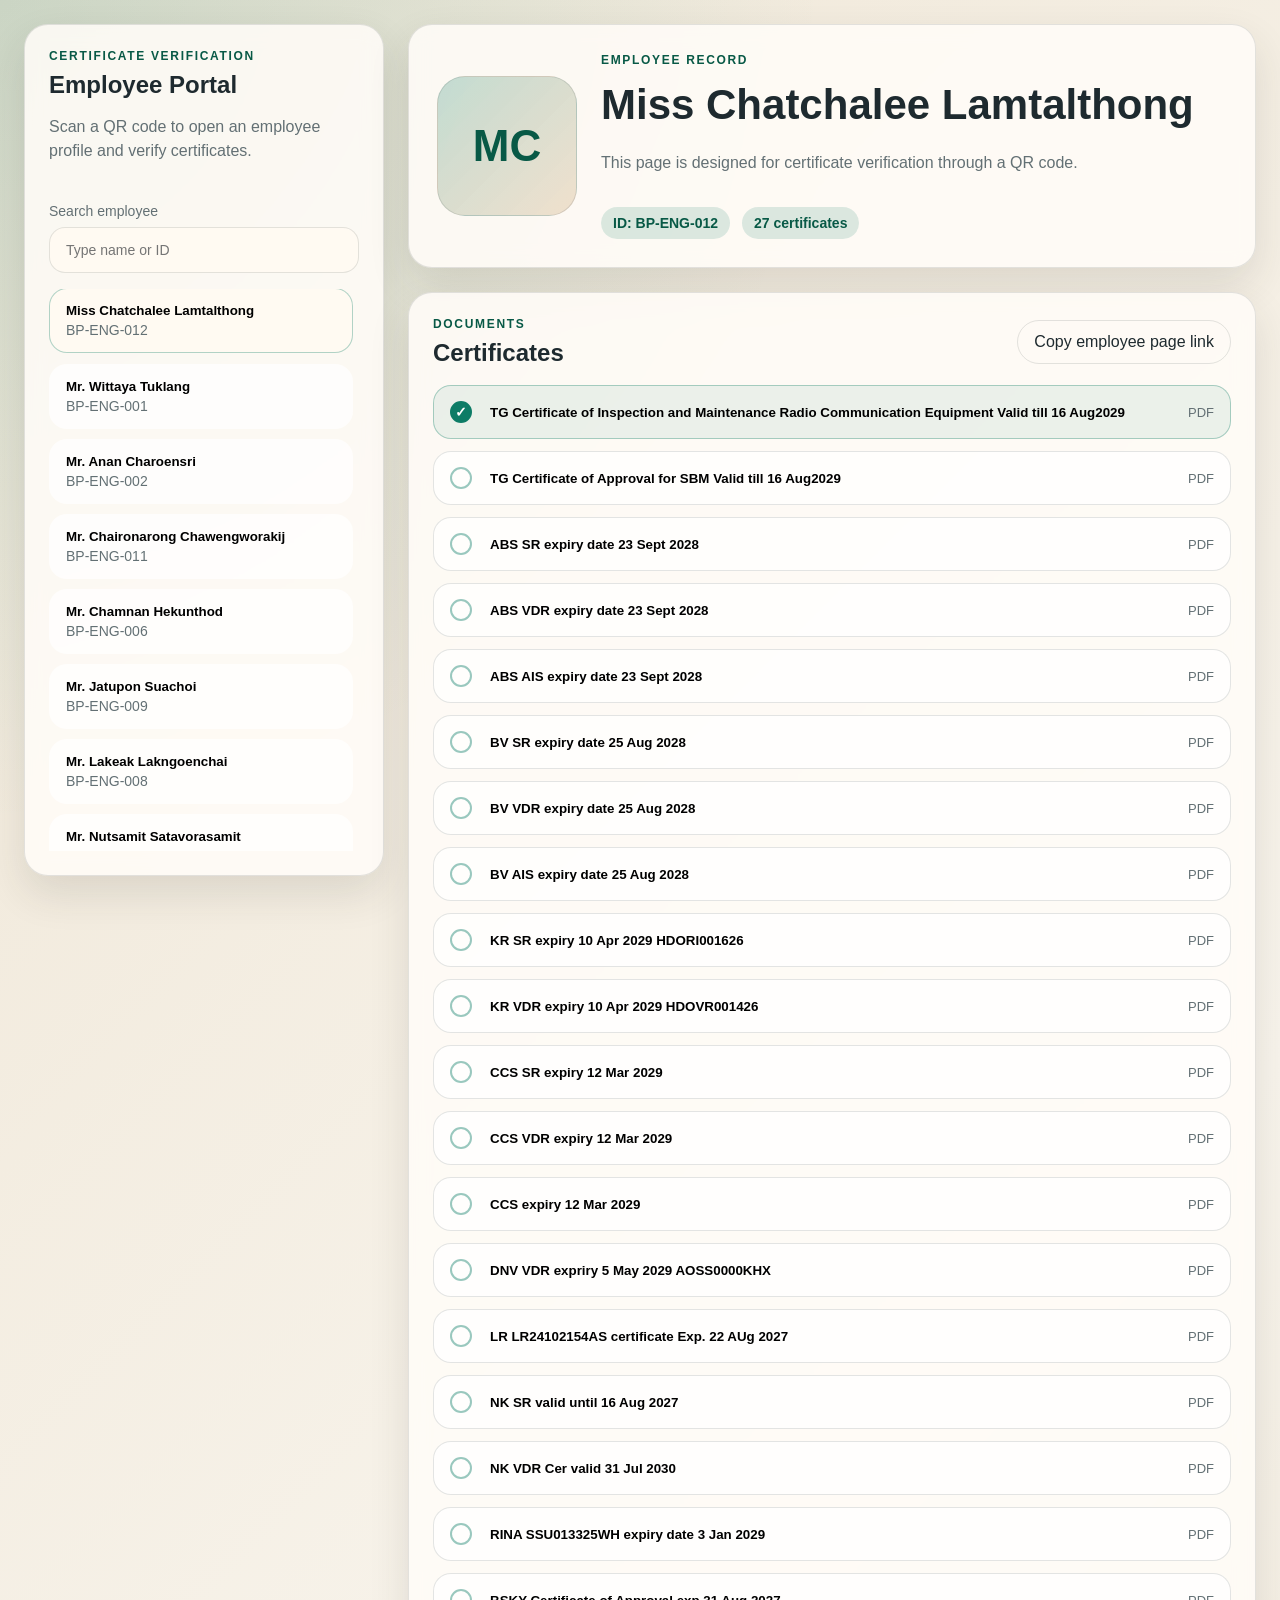
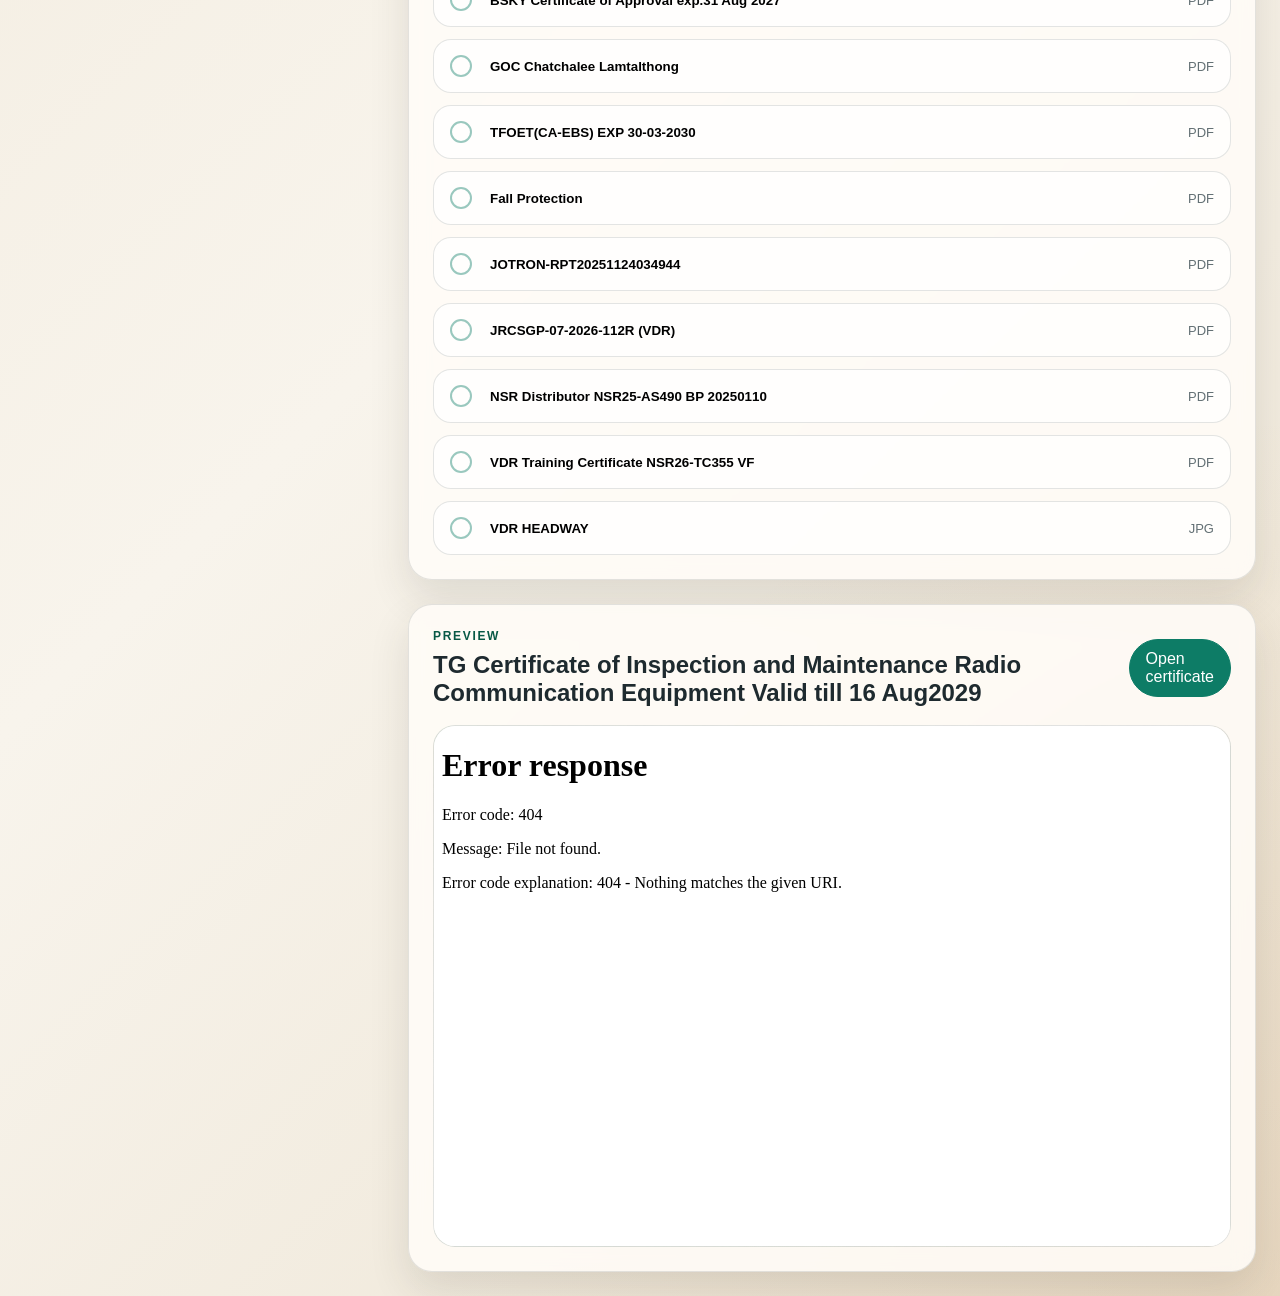
==== index.html @ e04a5940 "Add files via upload" ====
<!DOCTYPE html>
<html lang="en">
<head>
  <meta charset="utf-8">
  <meta name="viewport" content="width=device-width, initial-scale=1">
  <title>Employee Certificate Portal</title>
  <link rel="stylesheet" href="styles.css">
</head>
<body>
  <div class="shell">
    <aside class="sidebar">
      <div class="brand">
        <p class="eyebrow">Certificate Verification</p>
        <h1>Employee Portal</h1>
        <p class="muted">Scan a QR code to open an employee profile and verify certificates.</p>
      </div>

      <label class="search-wrap" for="employee-search">
        <span>Search employee</span>
        <input id="employee-search" type="search" placeholder="Type name or ID">
      </label>

      <div id="employee-list" class="employee-list"></div>
    </aside>

    <main class="content">
      <section id="employee-profile" class="profile-card"></section>

      <section class="certificates">
        <div class="section-heading">
          <div>
            <p class="eyebrow">Documents</p>
            <h2>Certificates</h2>
          </div>
          <button id="copy-link" class="ghost-button" type="button">Copy employee page link</button>
        </div>

        <div id="certificate-list" class="certificate-list"></div>
      </section>

      <section class="preview-card">
        <div class="section-heading">
          <div>
            <p class="eyebrow">Preview</p>
            <h2 id="preview-title">Select a certificate</h2>
          </div>
          <a id="open-certificate" class="primary-button" href="#" target="_blank" rel="noopener">Open certificate</a>
        </div>
        <div id="preview-stage" class="preview-stage"></div>
      </section>
    </main>
  </div>

  <script src="data.js"></script>
  <script src="app.js"></script>
</body>
</html>
---- styles.css ----
:root {
  --bg: #f4efe4;
  --paper: rgba(255, 252, 247, 0.88);
  --paper-strong: #fffaf2;
  --ink: #1e2a2f;
  --muted: #637074;
  --line: rgba(30, 42, 47, 0.12);
  --accent: #0d7c66;
  --accent-soft: rgba(13, 124, 102, 0.14);
  --accent-strong: #085946;
  --shadow: 0 18px 40px rgba(48, 50, 45, 0.12);
  --radius: 24px;
}

* {
  box-sizing: border-box;
}

body {
  margin: 0;
  min-height: 100vh;
  font-family: "Segoe UI", Tahoma, Geneva, Verdana, sans-serif;
  color: var(--ink);
  background:
    radial-gradient(circle at top left, rgba(13, 124, 102, 0.16), transparent 26%),
    radial-gradient(circle at bottom right, rgba(192, 122, 53, 0.12), transparent 28%),
    linear-gradient(135deg, #efe6d6 0%, #f8f4ec 56%, #ece3d2 100%);
}

.shell {
  display: grid;
  grid-template-columns: minmax(280px, 360px) 1fr;
  gap: 24px;
  padding: 24px;
}

.sidebar,
.profile-card,
.certificates,
.preview-card {
  background: var(--paper);
  backdrop-filter: blur(10px);
  border: 1px solid var(--line);
  border-radius: var(--radius);
  box-shadow: var(--shadow);
}

.sidebar {
  padding: 24px;
  position: sticky;
  top: 24px;
  height: calc(100vh - 48px);
  overflow: hidden;
  display: flex;
  flex-direction: column;
}

.content {
  display: grid;
  gap: 24px;
}

.brand h1,
.section-heading h2,
.profile-name {
  margin: 0;
}

.eyebrow {
  margin: 0 0 8px;
  font-size: 12px;
  letter-spacing: 0.14em;
  text-transform: uppercase;
  color: var(--accent-strong);
  font-weight: 700;
}

.muted {
  color: var(--muted);
  line-height: 1.5;
}

.search-wrap {
  display: grid;
  gap: 8px;
  margin: 24px 0 16px;
  font-size: 14px;
  color: var(--muted);
}

.search-wrap input {
  width: 100%;
  padding: 14px 16px;
  border-radius: 16px;
  border: 1px solid var(--line);
  background: var(--paper-strong);
  font: inherit;
}

.employee-list {
  display: grid;
  gap: 10px;
  overflow: auto;
  padding-right: 6px;
}

.employee-button {
  width: 100%;
  border: 1px solid transparent;
  background: rgba(255, 255, 255, 0.72);
  border-radius: 18px;
  padding: 14px 16px;
  text-align: left;
  cursor: pointer;
  transition: transform 160ms ease, border-color 160ms ease, background 160ms ease;
}

.employee-button:hover,
.employee-button.is-active {
  transform: translateY(-1px);
  border-color: rgba(13, 124, 102, 0.32);
  background: var(--paper-strong);
}

.employee-button strong,
.employee-button span {
  display: block;
}

.employee-button span {
  margin-top: 4px;
  color: var(--muted);
  font-size: 14px;
}

.profile-card {
  display: grid;
  grid-template-columns: 140px 1fr;
  gap: 24px;
  padding: 28px;
  align-items: center;
}

.profile-photo,
.profile-fallback {
  width: 140px;
  aspect-ratio: 1;
  border-radius: 28px;
  object-fit: cover;
  border: 1px solid var(--line);
  background: linear-gradient(135deg, rgba(13, 124, 102, 0.24), rgba(192, 122, 53, 0.2));
}

.profile-fallback {
  display: grid;
  place-items: center;
  font-size: 44px;
  font-weight: 700;
  color: var(--accent-strong);
}

.profile-meta {
  display: grid;
  gap: 8px;
}

.profile-name {
  font-size: clamp(28px, 4vw, 42px);
  line-height: 1.05;
}

.identity-grid {
  display: flex;
  gap: 12px;
  flex-wrap: wrap;
  margin-top: 8px;
}

.chip {
  padding: 8px 12px;
  border-radius: 999px;
  background: var(--accent-soft);
  color: var(--accent-strong);
  font-size: 14px;
  font-weight: 600;
}

.certificates,
.preview-card {
  padding: 24px;
}

.section-heading {
  display: flex;
  justify-content: space-between;
  gap: 16px;
  align-items: center;
  margin-bottom: 18px;
}

.ghost-button,
.primary-button {
  display: inline-flex;
  align-items: center;
  justify-content: center;
  min-height: 44px;
  padding: 10px 16px;
  border-radius: 999px;
  border: 1px solid var(--line);
  font: inherit;
  text-decoration: none;
  cursor: pointer;
}

.ghost-button {
  background: transparent;
  color: var(--ink);
}

.primary-button {
  background: var(--accent);
  border-color: var(--accent);
  color: #fff;
}

.certificate-list {
  display: grid;
  gap: 12px;
}

.certificate-button {
  width: 100%;
  display: grid;
  grid-template-columns: 26px 1fr auto;
  gap: 14px;
  align-items: center;
  padding: 15px 16px;
  border-radius: 18px;
  border: 1px solid var(--line);
  background: rgba(255, 255, 255, 0.72);
  cursor: pointer;
  text-align: left;
}

.certificate-button.is-active {
  border-color: rgba(13, 124, 102, 0.32);
  background: rgba(13, 124, 102, 0.08);
}

.tick {
  width: 22px;
  height: 22px;
  border-radius: 50%;
  border: 2px solid rgba(13, 124, 102, 0.42);
  display: grid;
  place-items: center;
  color: transparent;
  font-size: 14px;
  font-weight: 700;
}

.certificate-button.is-active .tick {
  background: var(--accent);
  border-color: var(--accent);
  color: white;
}

.certificate-title {
  font-weight: 600;
}

.certificate-type {
  color: var(--muted);
  font-size: 13px;
  text-transform: uppercase;
}

.preview-stage {
  min-height: 520px;
  border-radius: 22px;
  overflow: hidden;
  border: 1px solid var(--line);
  background:
    linear-gradient(135deg, rgba(13, 124, 102, 0.06), rgba(255, 255, 255, 0.68)),
    linear-gradient(225deg, rgba(192, 122, 53, 0.08), transparent 38%);
  display: grid;
  place-items: center;
}

.preview-stage iframe,
.preview-stage img {
  width: 100%;
  height: 520px;
  border: 0;
  display: block;
  object-fit: contain;
  background: white;
}

.empty-state {
  max-width: 520px;
  padding: 32px;
  text-align: center;
  color: var(--muted);
  line-height: 1.6;
}

.qr-grid {
  display: grid;
  grid-template-columns: repeat(auto-fit, minmax(240px, 1fr));
  gap: 18px;
}

.qr-card {
  background: rgba(255, 255, 255, 0.72);
  border: 1px solid var(--line);
  border-radius: 20px;
  padding: 18px;
  display: grid;
  gap: 12px;
}

.qr-card img {
  width: 100%;
  aspect-ratio: 1;
  object-fit: contain;
  background: white;
  border-radius: 16px;
  padding: 10px;
}

.url-box {
  display: block;
  padding: 12px;
  border-radius: 14px;
  background: var(--paper-strong);
  border: 1px solid var(--line);
  color: var(--muted);
  overflow-wrap: anywhere;
}

@media (max-width: 980px) {
  .shell {
    grid-template-columns: 1fr;
  }

  .sidebar {
    position: static;
    height: auto;
  }

  .profile-card {
    grid-template-columns: 1fr;
  }
}

@media (max-width: 640px) {
  .shell {
    padding: 16px;
    gap: 16px;
  }

  .sidebar,
  .profile-card,
  .certificates,
  .preview-card {
    padding: 18px;
    border-radius: 20px;
  }

  .section-heading {
    flex-direction: column;
    align-items: stretch;
  }

  .certificate-button {
    grid-template-columns: 22px 1fr;
  }
}
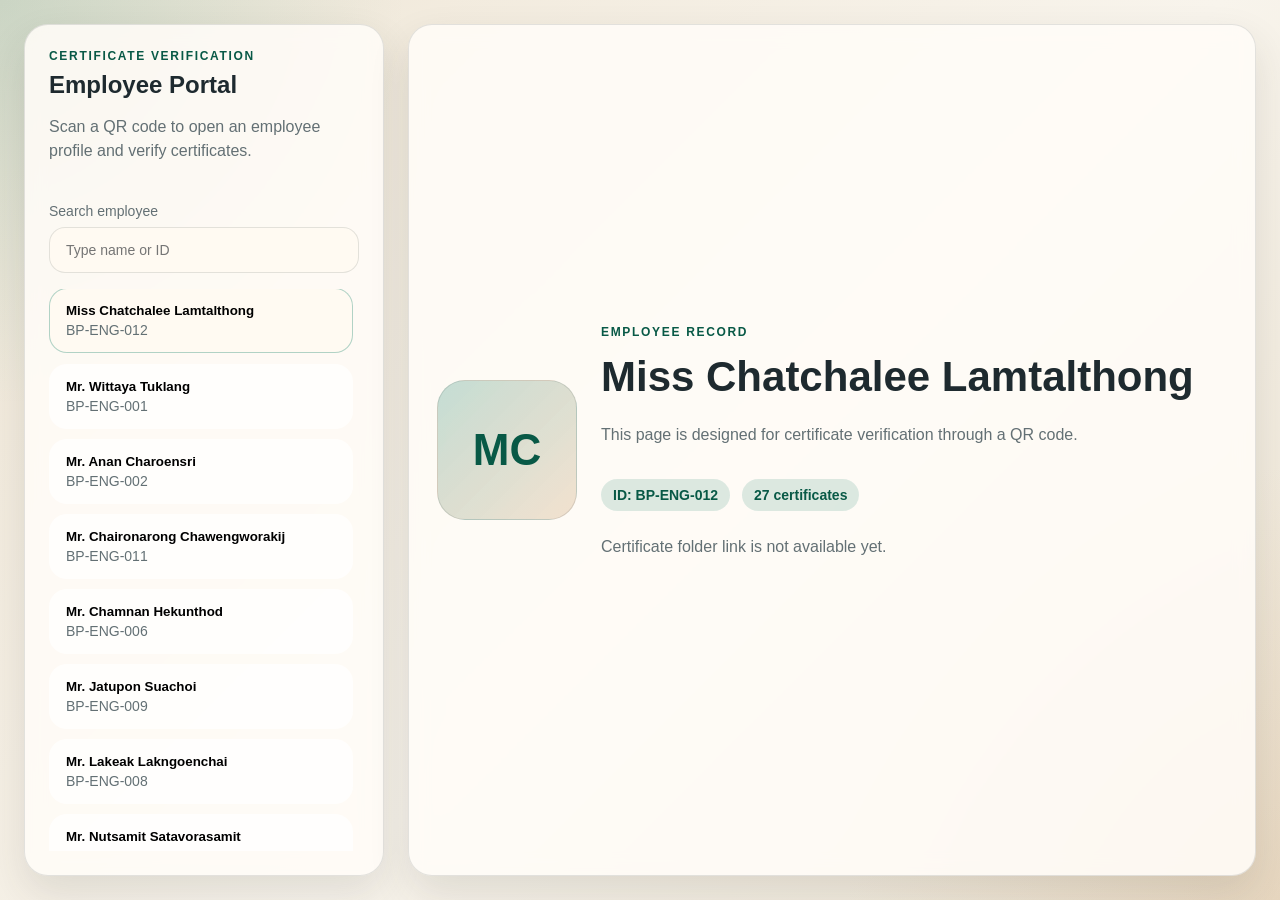
==== commit 31cff645: "Add files via upload" ====
--- a/index.html
+++ b/index.html
@@ -25,29 +25,6 @@
 
     <main class="content">
       <section id="employee-profile" class="profile-card"></section>
-
-      <section class="certificates">
-        <div class="section-heading">
-          <div>
-            <p class="eyebrow">Documents</p>
-            <h2>Certificates</h2>
-          </div>
-          <button id="copy-link" class="ghost-button" type="button">Copy employee page link</button>
-        </div>
-
-        <div id="certificate-list" class="certificate-list"></div>
-      </section>
-
-      <section class="preview-card">
-        <div class="section-heading">
-          <div>
-            <p class="eyebrow">Preview</p>
-            <h2 id="preview-title">Select a certificate</h2>
-          </div>
-          <a id="open-certificate" class="primary-button" href="#" target="_blank" rel="noopener">Open certificate</a>
-        </div>
-        <div id="preview-stage" class="preview-stage"></div>
-      </section>
     </main>
   </div>
 
--- a/styles.css
+++ b/styles.css
@@ -164,6 +164,11 @@
   gap: 8px;
 }
 
+.profile-action {
+  justify-self: start;
+  margin-top: 12px;
+}
+
 .profile-name {
   font-size: clamp(28px, 4vw, 42px);
   line-height: 1.05;
@@ -339,6 +344,16 @@
   overflow-wrap: anywhere;
 }
 
+/* Direct QR links display only the selected employee's record. */
+.employee-qr-page .shell {
+  grid-template-columns: minmax(0, 1fr);
+  max-width: 1280px;
+}
+
+.employee-qr-page .sidebar {
+  display: none;
+}
+
 @media (max-width: 980px) {
   .shell {
     grid-template-columns: 1fr;
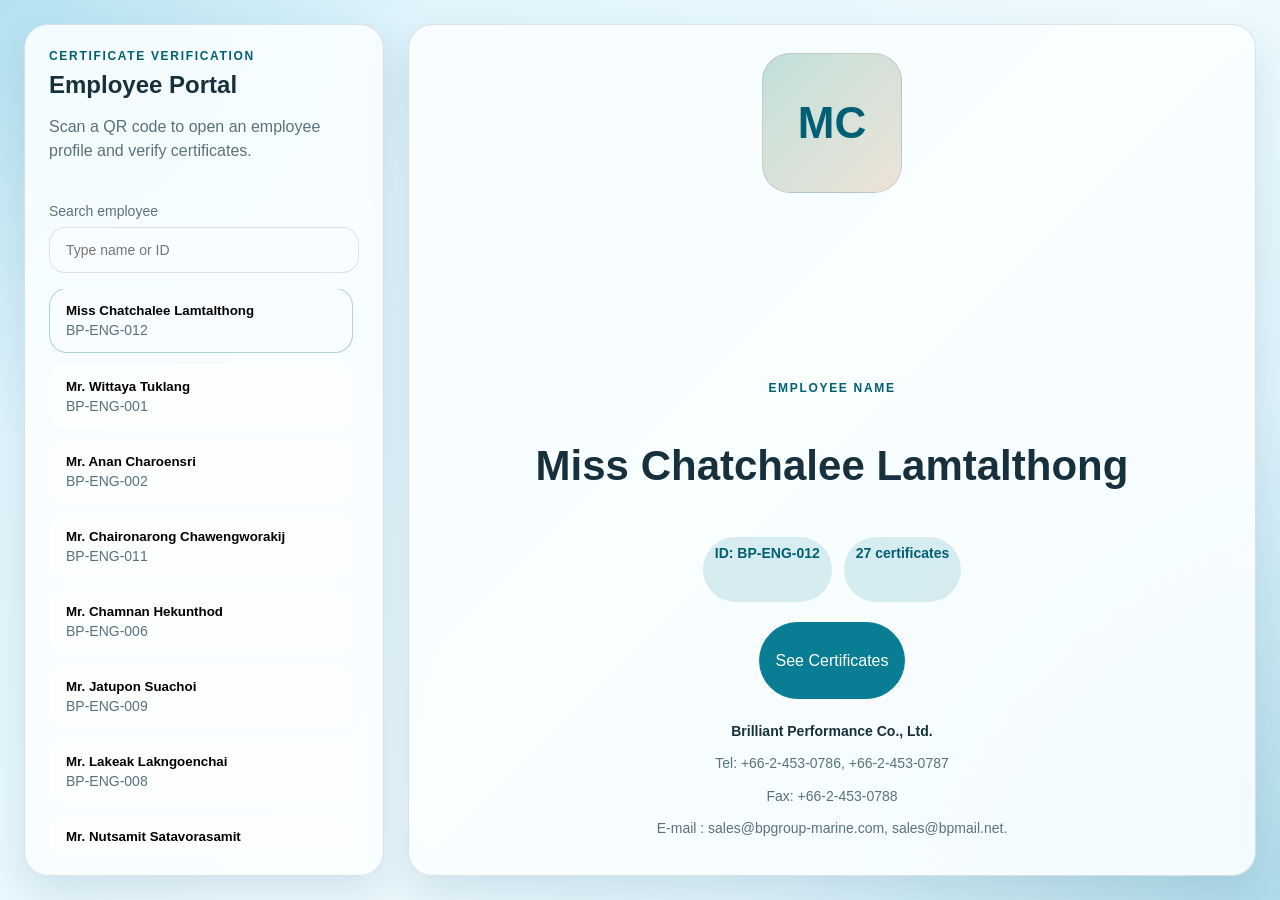
==== commit 4e4a53d8: "Add files via upload" ====
--- a/index.html
+++ b/index.html
@@ -1,34 +1,34 @@
-<!DOCTYPE html>
-<html lang="en">
-<head>
-  <meta charset="utf-8">
-  <meta name="viewport" content="width=device-width, initial-scale=1">
-  <title>Employee Certificate Portal</title>
-  <link rel="stylesheet" href="styles.css">
-</head>
-<body>
-  <div class="shell">
-    <aside class="sidebar">
-      <div class="brand">
-        <p class="eyebrow">Certificate Verification</p>
-        <h1>Employee Portal</h1>
-        <p class="muted">Scan a QR code to open an employee profile and verify certificates.</p>
-      </div>
-
-      <label class="search-wrap" for="employee-search">
-        <span>Search employee</span>
-        <input id="employee-search" type="search" placeholder="Type name or ID">
-      </label>
-
-      <div id="employee-list" class="employee-list"></div>
-    </aside>
-
-    <main class="content">
-      <section id="employee-profile" class="profile-card"></section>
-    </main>
-  </div>
-
-  <script src="data.js"></script>
-  <script src="app.js"></script>
-</body>
-</html>
+<!DOCTYPE html>
+<html lang="en">
+<head>
+  <meta charset="utf-8">
+  <meta name="viewport" content="width=device-width, initial-scale=1">
+  <title>Employee Certificate Portal</title>
+  <link rel="stylesheet" href="styles.css">
+</head>
+<body>
+  <div class="shell">
+    <aside class="sidebar">
+      <div class="brand">
+        <p class="eyebrow">Certificate Verification</p>
+        <h1>Employee Portal</h1>
+        <p class="muted">Scan a QR code to open an employee profile and verify certificates.</p>
+      </div>
+
+      <label class="search-wrap" for="employee-search">
+        <span>Search employee</span>
+        <input id="employee-search" type="search" placeholder="Type name or ID">
+      </label>
+
+      <div id="employee-list" class="employee-list"></div>
+    </aside>
+
+    <main class="content">
+      <section id="employee-profile" class="profile-card"></section>
+    </main>
+  </div>
+
+  <script src="data.js?v=20260902170220"></script>
+  <script src="app.js"></script>
+</body>
+</html>
--- a/styles.css
+++ b/styles.css
@@ -1,14 +1,14 @@
 :root {
-  --bg: #f4efe4;
-  --paper: rgba(255, 252, 247, 0.88);
-  --paper-strong: #fffaf2;
-  --ink: #1e2a2f;
-  --muted: #637074;
-  --line: rgba(30, 42, 47, 0.12);
-  --accent: #0d7c66;
-  --accent-soft: rgba(13, 124, 102, 0.14);
-  --accent-strong: #085946;
-  --shadow: 0 18px 40px rgba(48, 50, 45, 0.12);
+  --bg: #e7f5fb;
+  --paper: rgba(250, 254, 255, 0.9);
+  --paper-strong: #fafdff;
+  --ink: #16313d;
+  --muted: #58717d;
+  --line: rgba(22, 49, 61, 0.13);
+  --accent: #087d94;
+  --accent-soft: rgba(8, 125, 148, 0.14);
+  --accent-strong: #005f73;
+  --shadow: 0 18px 40px rgba(33, 95, 117, 0.14);
   --radius: 24px;
 }
 
@@ -22,9 +22,9 @@
   font-family: "Segoe UI", Tahoma, Geneva, Verdana, sans-serif;
   color: var(--ink);
   background:
-    radial-gradient(circle at top left, rgba(13, 124, 102, 0.16), transparent 26%),
-    radial-gradient(circle at bottom right, rgba(192, 122, 53, 0.12), transparent 28%),
-    linear-gradient(135deg, #efe6d6 0%, #f8f4ec 56%, #ece3d2 100%);
+    radial-gradient(circle at top left, rgba(46, 169, 205, 0.22), transparent 28%),
+    radial-gradient(circle at bottom right, rgba(7, 125, 148, 0.14), transparent 32%),
+    linear-gradient(135deg, #d9f1fa 0%, #effaff 56%, #ccebf7 100%);
 }
 
 .shell {
@@ -135,10 +135,11 @@
 
 .profile-card {
   display: grid;
-  grid-template-columns: 140px 1fr;
+  grid-template-columns: 1fr;
   gap: 24px;
   padding: 28px;
-  align-items: center;
+  justify-items: center;
+  text-align: center;
 }
 
 .profile-photo,
@@ -162,11 +163,25 @@
 .profile-meta {
   display: grid;
   gap: 8px;
+  justify-items: center;
 }
 
 .profile-action {
-  justify-self: start;
+  justify-self: center;
   margin-top: 12px;
+}
+
+.company-contact {
+  display: grid;
+  gap: 4px;
+  margin-top: 14px;
+  color: var(--muted);
+  font-size: 14px;
+  line-height: 1.45;
+}
+
+.company-contact strong {
+  color: var(--ink);
 }
 
 .profile-name {
@@ -176,6 +191,7 @@
 
 .identity-grid {
   display: flex;
+  justify-content: center;
   gap: 12px;
   flex-wrap: wrap;
   margin-top: 8px;
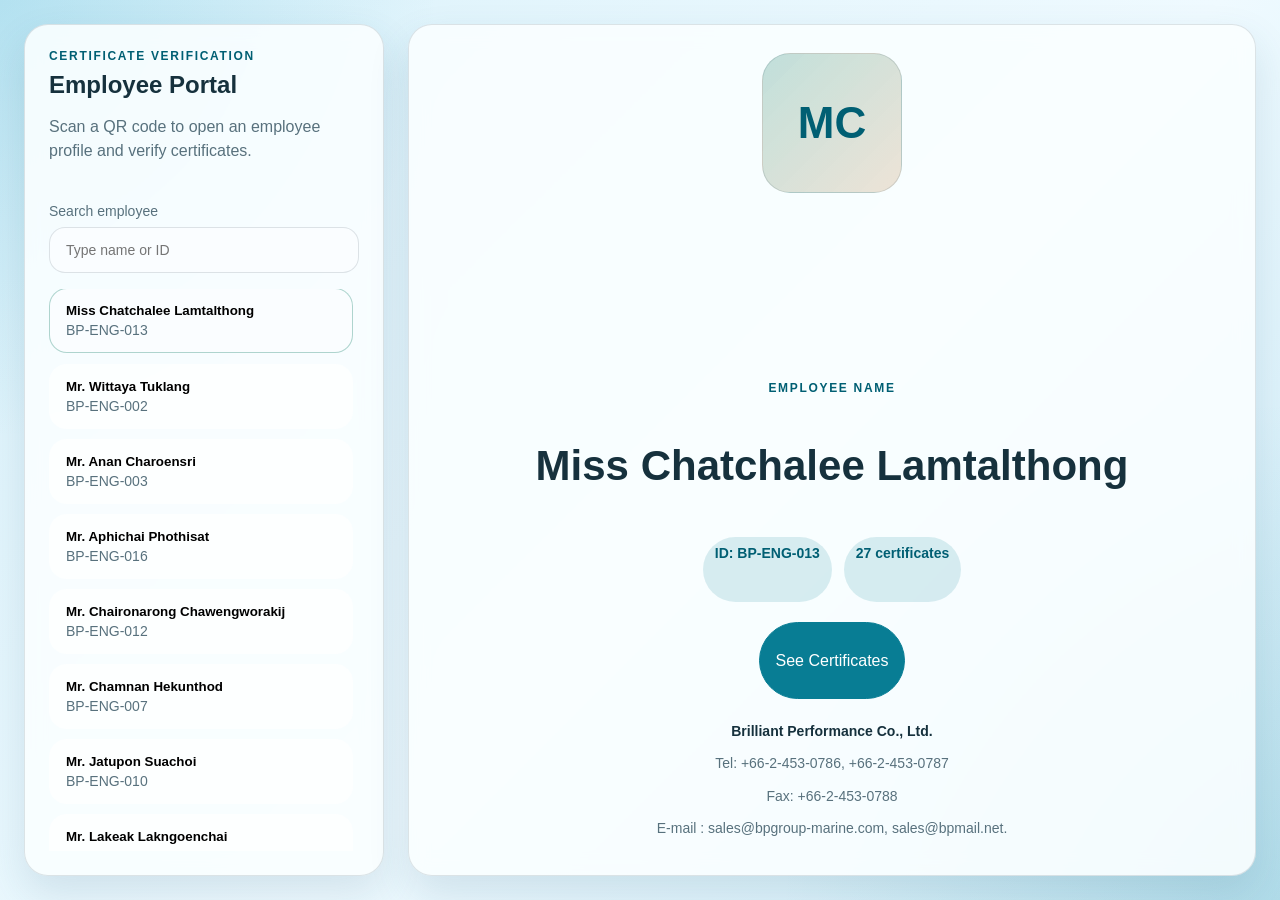
==== commit 99739c83: "Add files via upload" ====
--- a/index.html
+++ b/index.html
@@ -28,7 +28,7 @@
     </main>
   </div>
 
-  <script src="data.js?v=20260902170220"></script>
+  <script src="data.js?v=20260903094127"></script>
   <script src="app.js"></script>
 </body>
 </html>
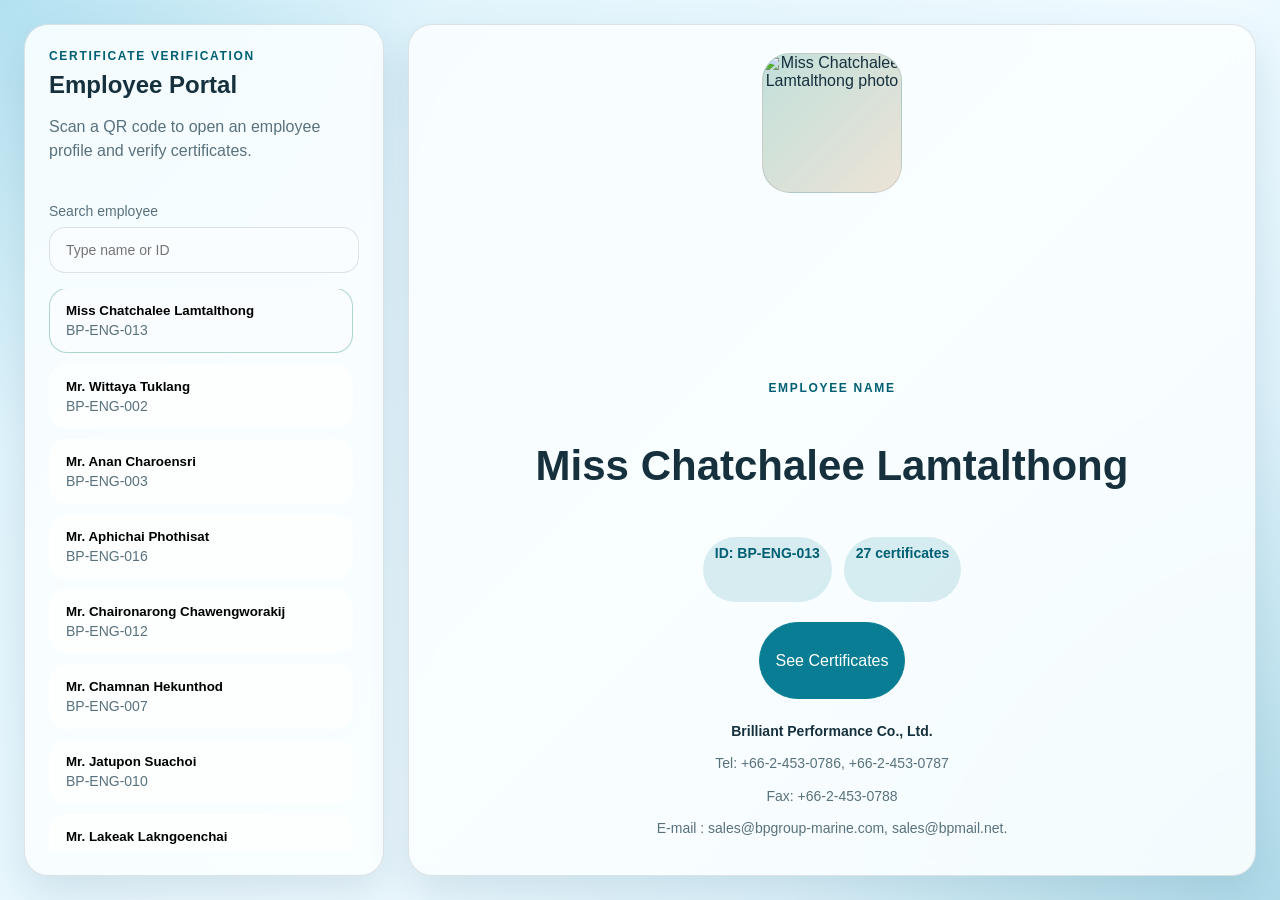
==== commit 6769364f: "Add files via upload" ====
--- a/index.html
+++ b/index.html
@@ -28,7 +28,7 @@
     </main>
   </div>
 
-  <script src="data.js?v=20260903094127"></script>
+  <script src="data.js?v=20260904135631"></script>
   <script src="app.js"></script>
 </body>
 </html>
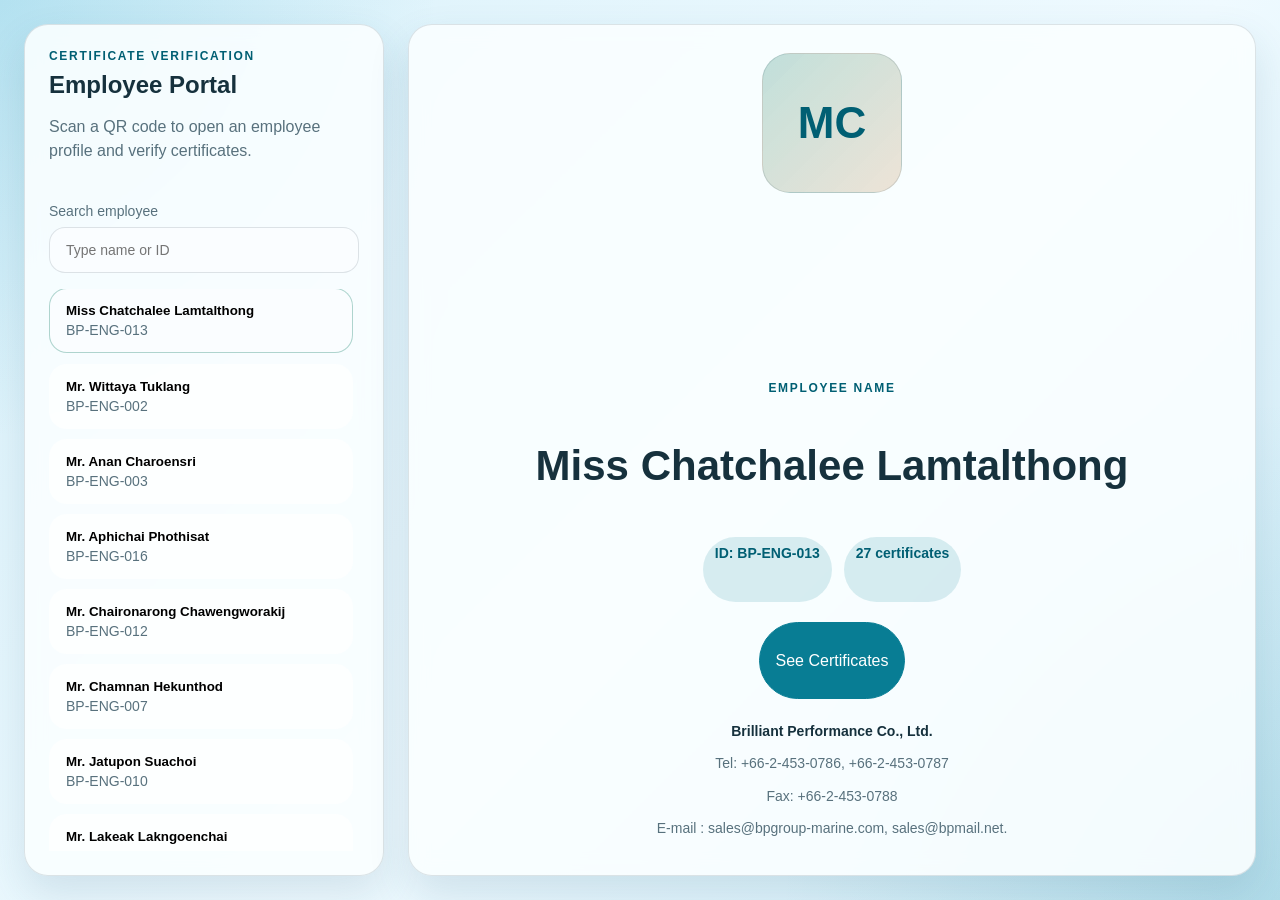
==== commit 2b58493b: "Add files via upload" ====
--- a/index.html
+++ b/index.html
@@ -28,7 +28,7 @@
     </main>
   </div>
 
-  <script src="data.js?v=20260904135631"></script>
+  <script src="data.js?v=20260904142138"></script>
   <script src="app.js"></script>
 </body>
 </html>
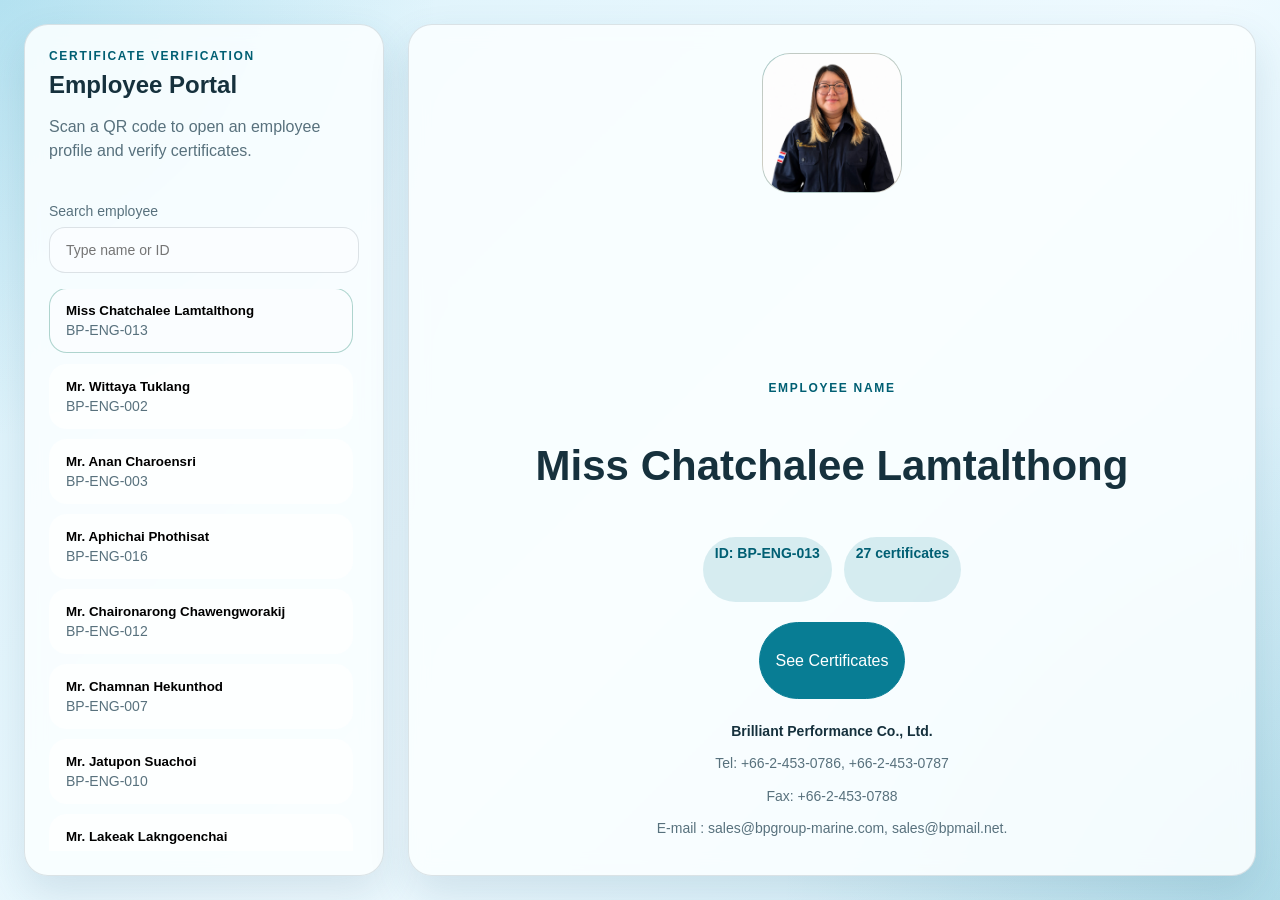
==== commit 1fbc691d: "Add files via upload" ====
--- a/index.html
+++ b/index.html
@@ -28,7 +28,7 @@
     </main>
   </div>
 
-  <script src="data.js?v=20260904142138"></script>
+  <script src="data.js?v=20260904142630"></script>
   <script src="app.js"></script>
 </body>
 </html>
